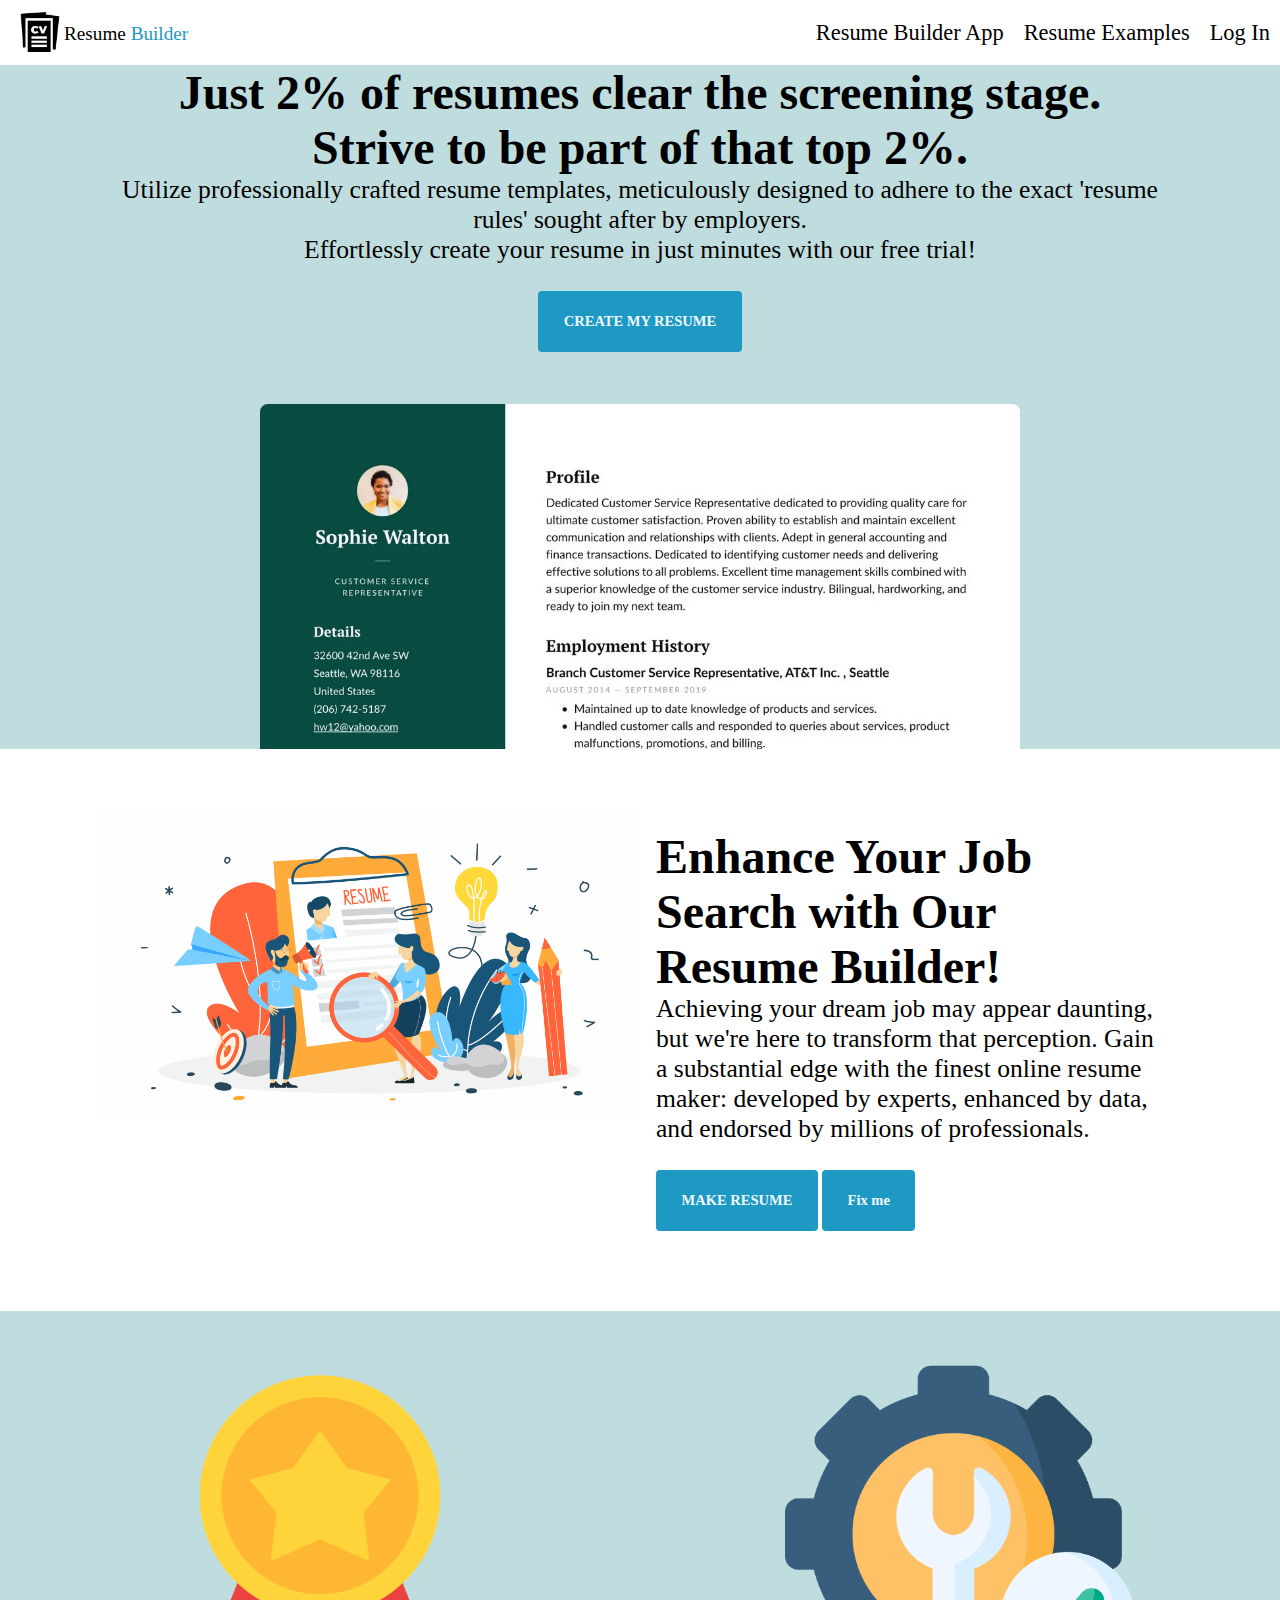
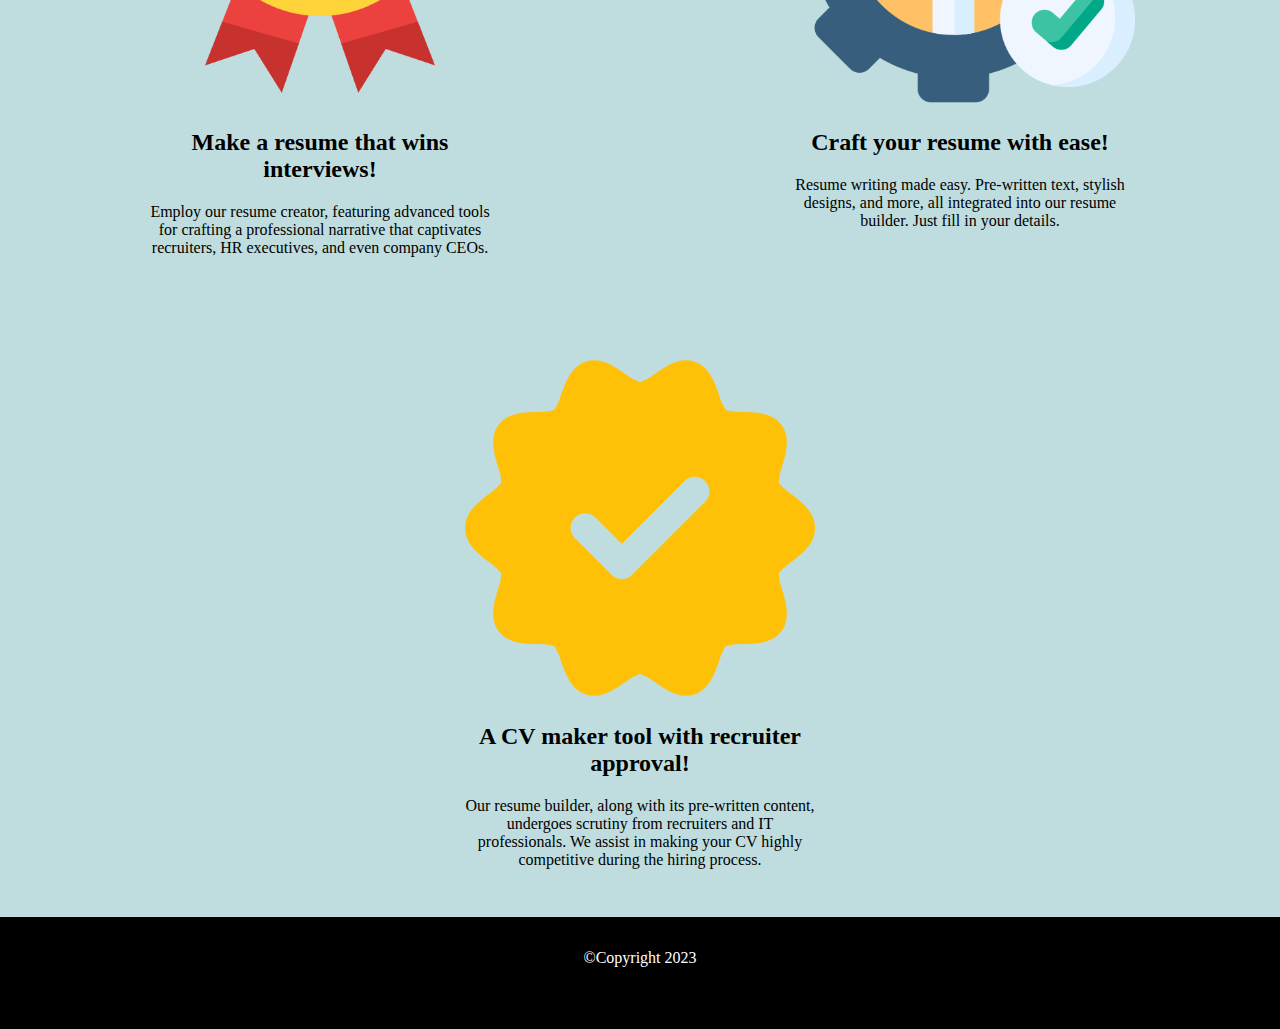
==== Index.html @ f9812f47 "Uploading Initial Files" ====
<!DOCTYPE html>
<html lang="en">
<head>
    <meta charset="UTF-8">
    <meta name="viewport" content="width=device-width, initial-scale=1.0">
    <title>Home Page</title>
    <link rel="stylesheet" href="assets/main.css">
</head>
<body>
    <header>
        <div id = "logo">
            <img src="assets/images/logoIcon.png" alt="">
            <div> Resume <span> Builder </span></div>
        </div>
        <div id = "navbar">
            <div id = "toggleButton">
                <img src="assets/images/navbarTogglebutton.png">
            </div>
            <ul>
                <li><a href="#resumeBuilderApp"></a> Resume Builder App</li>
                <li><a href="#resumeExamples"></a>Resume Examples</li>
                <li><a href="Login.html"></a>Log In</li>
            </ul>
        </div>
    </header>
    <div id = "mainText">
        <div class = "description">
            <h1>Just 2% of resumes clear the screening stage.<br> Strive to be part of that top 2%.</h1>
            <p>Utilize professionally crafted resume templates, meticulously designed to adhere to the exact 'resume rules' sought after by employers.<br> Effortlessly create your resume in just minutes with our free trial!</p>
            <a href = "resume.html">CREATE MY RESUME</a>
            <img src = "assets/images/descriptionImg.avif">      
        </div>
    </div>


    <div class = "section1">
        <div class = "image">
            <img src="assets/images/sectionOneImage.png" alt="Cool Image, Gone, LoL">
        </div>
        <div class = "text">
            <h1>Enhance Your Job Search with Our Resume Builder!</h1>
            <p>Achieving your dream job may appear daunting, but we're here to transform that perception. Gain a substantial edge with the finest online resume maker: developed by experts, enhanced by data, and endorsed by millions of professionals.</p>
            <a href = "resume.html">MAKE RESUME</a>
            <a href = "">Fix me</a>            
        </div>
    </div>
    

    <div class = "section2">
        <div class = "card">
            <img src = "assets/images/card1.png" alt = "Image gone, LOL">
            <h2>Make a resume that wins interviews!</h2>
            <p>Employ our resume creator, featuring advanced tools for crafting a professional narrative that captivates recruiters, HR executives, and even company CEOs.</p>
        </div>
        <div class = "card">
            <img src = "assets/images/card2.png" alt = "Image gone, LOL">
            <h2>Craft your resume with ease!</h2>
            <p>Resume writing made easy. Pre-written text, stylish designs, and more, all integrated into our resume builder. Just fill in your details.</p>
        </div>
        <div class = "card">
            <img src = "assets/images/card3.png" alt = "Image gone, LOL">
            <h2>A CV maker tool with recruiter approval!</h2>
            <p>Our resume builder, along with its pre-written content, undergoes scrutiny from recruiters and IT professionals. We assist in making your CV highly competitive during the hiring process.</p>
        </div>
    </div>

    <footer>
        <p> &copy;Copyright 2023 </p>
    </footer>
</body>
</html>
---- assets/main.css ----
p, img, div, ul ,h1, h3,li, body{
    padding: 0;
    margin: 0;
    font-family:'Calibri';
}

img {
    width: 100%;
    display: block;
    box-sizing: border-box;
}

/* header */
header{
    padding-bottom: 20px ;
    width: 100%;
    box-shadow: grey 0px 0px 6px;
}

#logo{
    display: inline;
    width: 200px;
    margin-left: 20px;
}

#logo > img {
    position: relative;
    top: 12px;
}

#logo div{
    display: inline;
    padding-top: 7px;
    font-size: 1.2rem;
    font-weight: 400;
}

#logo img {
    display: inline;
    width: 40px;
    height: 40px;
}
#logo div span{
    color: #1d99c3;
}

#navbar{
    padding-top: 8px;
    font-size: 1.4rem;
    max-width:790px;
    float: right;
}

#toggleButton{
    display: none;
}

#navbar ul{
    display: flex;
    flex-wrap: wrap;
    justify-content: space-around;
    max-width: 790px;
    margin-top: 10px;
    }

#navbar li {
    padding: 2px 10px;
    display: inline-block;
    text-align: center;
}

#navbar li:hover {
    cursor: pointer;
    color: rgb(132, 175, 255);    
}

@media (max-width : 650px) {
    #navbar{
        height: 40px;
        width: 40px;
    }
    
    #toggleButton{
        display: inline-block;
        height: 100%;
        width: 100%;
    }
    
    #navbar ul{
        display: none;
    }
}

/* section 0 */
#mainText{
    background-color: #bfddde;
}

.description{
    width: 90%;
    height: auto;
    margin: 0px auto;
    text-align: center;
}


.description > h1{
    font-size: 3rem;
}

.description > p {
    padding-left: 2rem;
    padding-right: 2rem;
    font-size: 1.6rem;
    padding-bottom: 1.6rem;
}

@media (max-width : 995px){
    .description > h1{
        font-size: 2rem;
    }
    .description > p {
        padding-left: 2rem;
        padding-right: 2rem;
        font-size: 1.2rem;
        padding-bottom: 1.6rem;
    }
}
@media (max-width : 480px){
    .description > h1{
        font-size: 1.5rem;
    }
    .description > p {
        padding-left: 2rem;
        padding-right: 2rem;
        font-size: 0.9rem;
        padding-bottom: 1.6rem;
    }
}

@media (max-width : 350px){
    .description > h1{
        font-size: 1.2rem;
    }
    .description > p {
        padding-left: 2rem;
        padding-right: 2rem;
        font-size: 0.6rem;
        padding-bottom: 1.6rem;
    }
}

.description > a{
    text-decoration: none;
    color: aliceblue;
    background-color: #1d99c3;
    font-size: 14.5px;
    font-weight: 600;
    padding: 1.4rem 1.6rem;
    border-radius: 4px;
    display: inline-block;
    transition: 0.25s;
}
.description > a:hover{
    color: black;
    border: 1px solid black;
    background-color: #bfddde;
}

.description > img{
    padding: 0;
    margin: 0 auto;
    max-width: 760px;
    border-radius: 8px 8px 0 0;
    margin-top: 3.2rem;
}

/* section 1*/

.section1{
    display: flex;
    flex-wrap: wrap;
    justify-content: center;
    padding: 4rem 0 4rem 0;
}

.section1 .image{
    max-width: 545px;
}

.text{
    box-sizing: border-box;
    max-width: 545px;
    padding: 1rem;
}

.text > h1{
    font-size: 3rem;
}

.text > p {
    font-size: 1.6rem;
    padding-bottom: 1.6rem;
}

@media (max-width : 995px){
    .text > h1{
        font-size: 2rem;
    }
    
    .text > p {
        font-size: 1.2rem;
        padding-bottom: 1.6rem;
    }
}
@media (max-width : 480px){
    .text > h1{
        font-size: 1.5rem;
    }
    
    .text > p {
        font-size: 0.9rem;
        padding-bottom: 1.6rem;
    }
}

@media (max-width : 350px){
    .text > h1{
        font-size: 1.2rem;
    }
    
    .text > p {
        font-size: 0.6rem;
        padding-bottom: 1.6rem;
    }
}

.text > a{
    text-decoration: none;
    color: aliceblue;
    background-color: #1d99c3;
    font-size: 14.5px;
    font-weight: 600;
    padding: 1.4rem 1.6rem;
    border-radius: 4px;
    display: inline-block;
    transition: 0.25s;
}
.text > a:hover{
    color: black;
    border: 1px solid black;
    background-color: #bfddde;
}

/* section 2 */

.section2{
    background-color: #bfddde;
    display: flex;
    flex-wrap: wrap;
    justify-content: space-around;
}

.card{
    margin: 2rem;
    padding: 1rem;
    width: 350px;
    text-align: center;
}

/* footer */
footer{
    padding-top: 2rem;
    height: 5rem;
    background-color: black;
    color: white;
    text-align: center;
    vertical-align: middle;
}
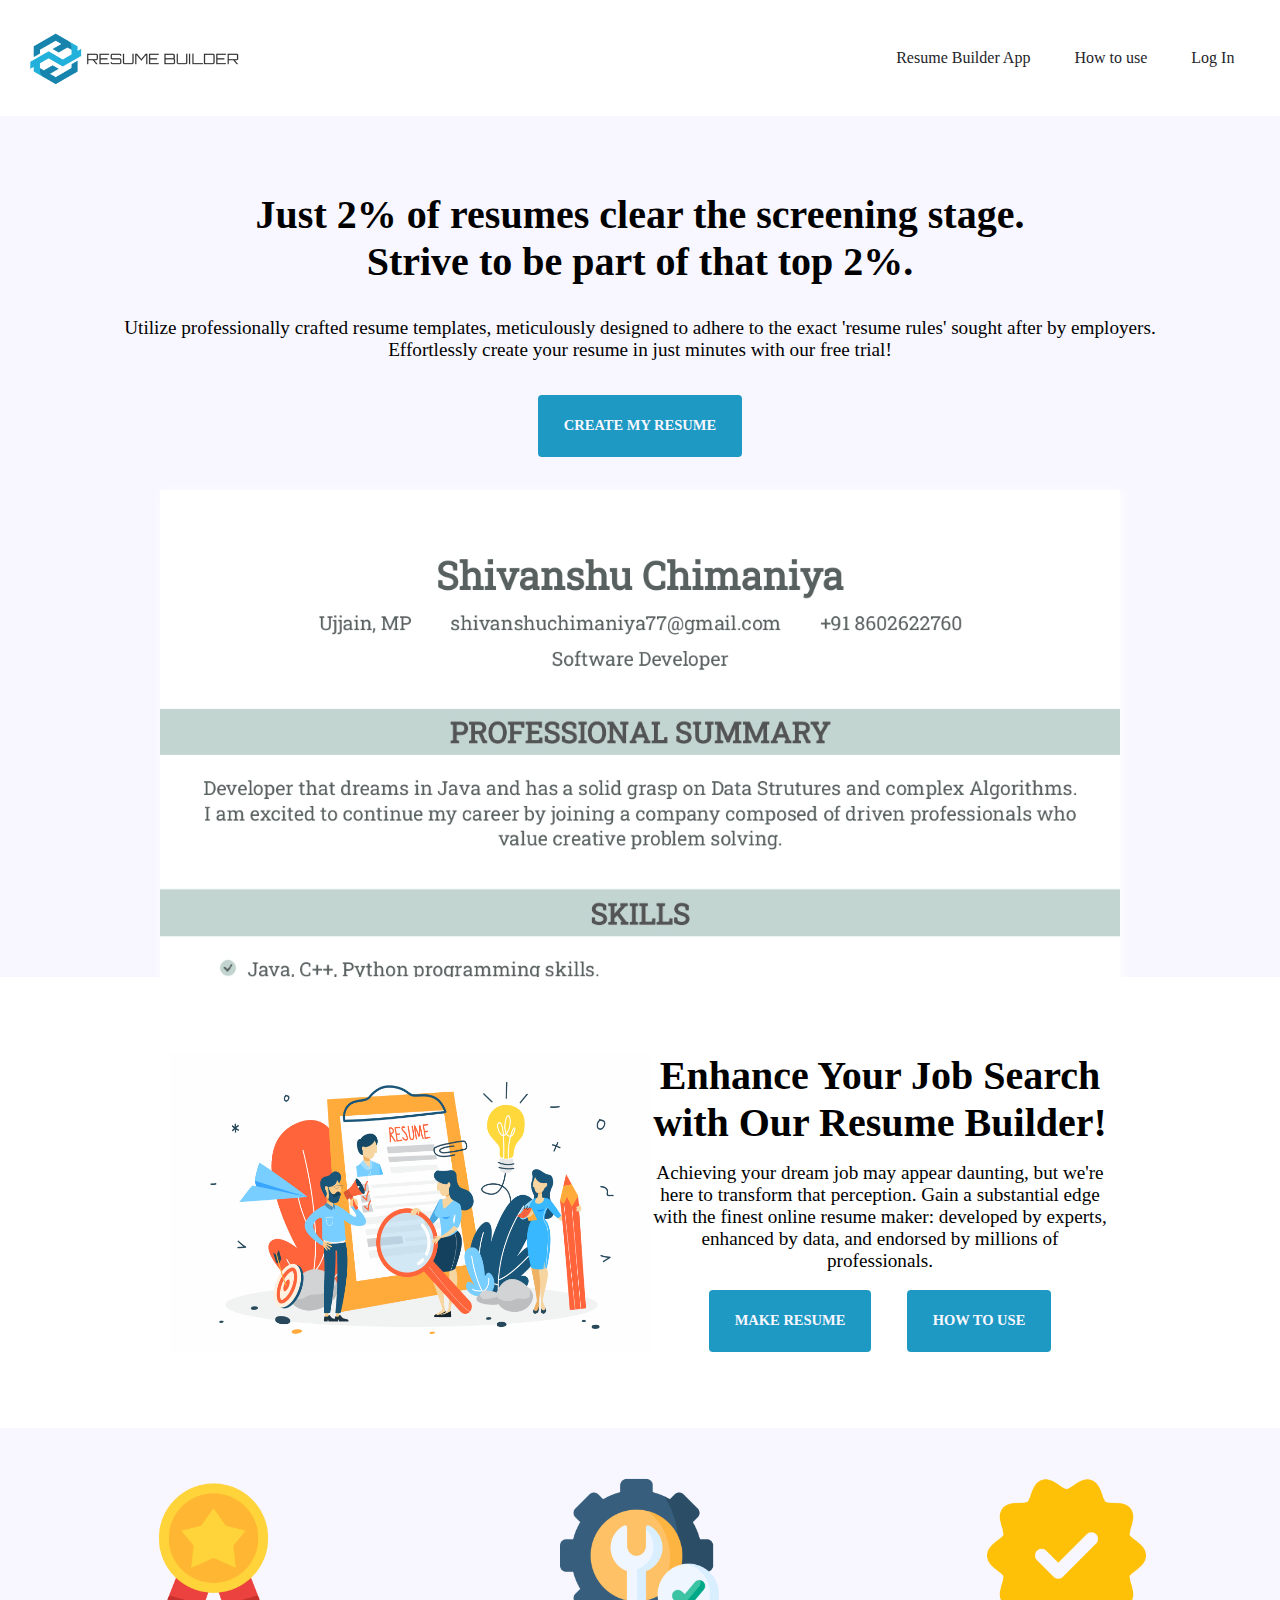
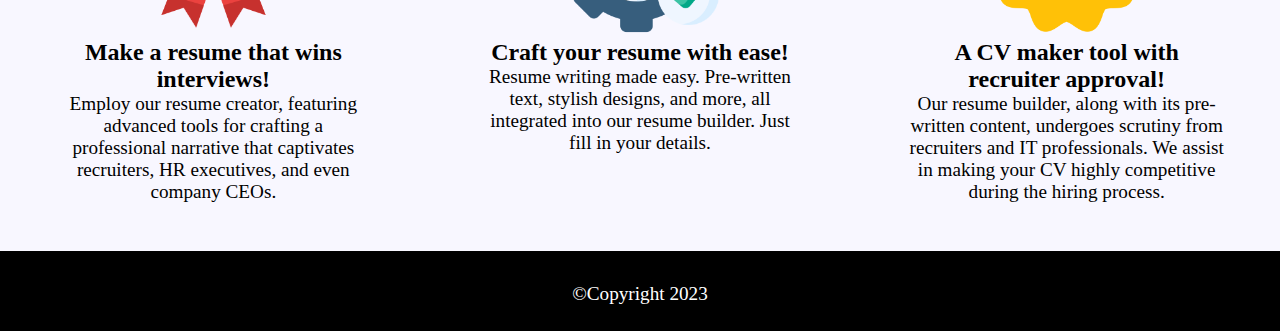
==== commit a1d7391d: "almost complete" ====
--- a/Index.html
+++ b/Index.html
@@ -8,59 +8,59 @@
 </head>
 <body>
     <header>
-        <div id = "logo">
-            <img src="assets/images/logoIcon.png" alt="">
-            <div> Resume <span> Builder </span></div>
-        </div>
-        <div id = "navbar">
-            <div id = "toggleButton">
-                <img src="assets/images/navbarTogglebutton.png">
-            </div>
-            <ul>
-                <li><a href="#resumeBuilderApp"></a> Resume Builder App</li>
-                <li><a href="#resumeExamples"></a>Resume Examples</li>
-                <li><a href="Login.html"></a>Log In</li>
-            </ul>
-        </div>
+        <img class = "logo" src="assets/images/logoWhiteBG.png" alt="Logo gone LOL">
+        <nav>
+            <ul class = "nav_links">
+                <li><a href="templates.html">Resume Builder App</a></li>
+                <li><a href="WorkInProgress.html">How to use</a></li>
+                <li><a href="WorkInProgress.html">Log In</a></li>
+            </ul> 
+        </nav>
     </header>
-    <div id = "mainText">
-        <div class = "description">
+
+
+    <div class="background">
+        <div class="empty"></div>
+        <div class = "block">
             <h1>Just 2% of resumes clear the screening stage.<br> Strive to be part of that top 2%.</h1>
             <p>Utilize professionally crafted resume templates, meticulously designed to adhere to the exact 'resume rules' sought after by employers.<br> Effortlessly create your resume in just minutes with our free trial!</p>
-            <a href = "resume.html">CREATE MY RESUME</a>
-            <img src = "assets/images/descriptionImg.avif">      
+            <div style="width: 1200px; padding-top: 2rem;">
+                <a class = "stdButton" href = "templates.html">CREATE MY RESUME</a>
+            </div>
+            <img class = "resumeUpfront" src="assets/images/resumeImageUpfront.jpg" alt="">
         </div>
     </div>
 
 
-    <div class = "section1">
-        <div class = "image">
-            <img src="assets/images/sectionOneImage.png" alt="Cool Image, Gone, LoL">
-        </div>
+    <div class="empty"></div>
+    <div class = "block">
+        <img class = "middleSectionCoolImage" src="assets/images/coolImage.png" alt="Cool Image, Gone, LoL">
         <div class = "text">
             <h1>Enhance Your Job Search with Our Resume Builder!</h1>
             <p>Achieving your dream job may appear daunting, but we're here to transform that perception. Gain a substantial edge with the finest online resume maker: developed by experts, enhanced by data, and endorsed by millions of professionals.</p>
-            <a href = "resume.html">MAKE RESUME</a>
-            <a href = "">Fix me</a>            
+            <a class = "stdButton" href = "templates.html">MAKE RESUME</a>
+            <a class = "stdButton" href = "WorkInProgress.html">HOW TO USE</a>            
         </div>
     </div>
+    <div class="empty"></div>
     
-
-    <div class = "section2">
-        <div class = "card">
-            <img src = "assets/images/card1.png" alt = "Image gone, LOL">
-            <h2>Make a resume that wins interviews!</h2>
-            <p>Employ our resume creator, featuring advanced tools for crafting a professional narrative that captivates recruiters, HR executives, and even company CEOs.</p>
-        </div>
-        <div class = "card">
-            <img src = "assets/images/card2.png" alt = "Image gone, LOL">
-            <h2>Craft your resume with ease!</h2>
-            <p>Resume writing made easy. Pre-written text, stylish designs, and more, all integrated into our resume builder. Just fill in your details.</p>
-        </div>
-        <div class = "card">
-            <img src = "assets/images/card3.png" alt = "Image gone, LOL">
-            <h2>A CV maker tool with recruiter approval!</h2>
-            <p>Our resume builder, along with its pre-written content, undergoes scrutiny from recruiters and IT professionals. We assist in making your CV highly competitive during the hiring process.</p>
+    <div class="background">
+        <div class = "section2">
+            <div class = "card">
+                <img src = "assets/images/card1.png" alt = "Image gone, LOL">
+                <h2>Make a resume that wins interviews!</h2>
+                <p>Employ our resume creator, featuring advanced tools for crafting a professional narrative that captivates recruiters, HR executives, and even company CEOs.</p>
+            </div>
+            <div class = "card">
+                <img src = "assets/images/card2.png" alt = "Image gone, LOL">
+                <h2>Craft your resume with ease!</h2>
+                <p>Resume writing made easy. Pre-written text, stylish designs, and more, all integrated into our resume builder. Just fill in your details.</p>
+            </div>
+            <div class = "card">
+                <img src = "assets/images/card3.png" alt = "Image gone, LOL">
+                <h2>A CV maker tool with recruiter approval!</h2>
+                <p>Our resume builder, along with its pre-written content, undergoes scrutiny from recruiters and IT professionals. We assist in making your CV highly competitive during the hiring process.</p>
+            </div>
         </div>
     </div>
 
--- a/assets/main.css
+++ b/assets/main.css
@@ -1,261 +1,133 @@
-p, img, div, ul ,h1, h3,li, body{
+
+* {
+    box-sizing: border-box;
+    margin: 0;
     padding: 0;
-    margin: 0;
-    font-family:'Calibri';
-}
-
-img {
-    width: 100%;
-    display: block;
-    box-sizing: border-box;
+    font-family: 'Roboto Slab','Calibri','sans-serif';
 }
 
 /* header */
-header{
-    padding-bottom: 20px ;
-    width: 100%;
-    box-shadow: grey 0px 0px 6px;
+li, a, button {
+    font-weight: 500;
+    font-size: 16px;
+    color: #24252A;
+    text-decoration: none;
 }
 
-#logo{
-    display: inline;
-    width: 200px;
-    margin-left: 20px;
+header {
+    background-color: white;
+    max-width: 1280px;
+    margin: 0 auto;
+    display: flex;
+    justify-content: flex-end;
+    align-items: center; 
+    padding: 30px 2%;
 }
 
-#logo > img {
-    position: relative;
-    top: 12px;
+.logo {
+    width: 18%;
+    cursor: pointer;
+    margin-right: auto;
+}
+        
+.nav_links {
+    list-style: none;
+}
+.nav_links li {
+    display: inline-block; 
+    padding: 0px 20px;
+}
+.nav_links li a {
+    transition: all 0.3s ease 0s;
 }
 
-#logo div{
-    display: inline;
-    padding-top: 7px;
-    font-size: 1.2rem;
-    font-weight: 400;
+.nav_links li a:hover {
+    color: #0088a9
 }
 
-#logo img {
-    display: inline;
-    width: 40px;
-    height: 40px;
-}
-#logo div span{
-    color: #1d99c3;
+.empty{
+    height: 75px;
 }
 
-#navbar{
-    padding-top: 8px;
-    font-size: 1.4rem;
-    max-width:790px;
-    float: right;
+h1 {
+    font-size: 2.5rem;
 }
 
-#toggleButton{
-    display: none;
-}
-
-#navbar ul{
-    display: flex;
-    flex-wrap: wrap;
-    justify-content: space-around;
-    max-width: 790px;
-    margin-top: 10px;
-    }
-
-#navbar li {
-    padding: 2px 10px;
-    display: inline-block;
-    text-align: center;
-}
-
-#navbar li:hover {
-    cursor: pointer;
-    color: rgb(132, 175, 255);    
-}
-
-@media (max-width : 650px) {
-    #navbar{
-        height: 40px;
-        width: 40px;
-    }
-    
-    #toggleButton{
-        display: inline-block;
-        height: 100%;
-        width: 100%;
-    }
-    
-    #navbar ul{
-        display: none;
-    }
+p {
+    font-size: 1.2rem;
 }
 
 /* section 0 */
-#mainText{
-    background-color: #bfddde;
+.background{
+    background-color: #f8f7ff;
 }
 
-.description{
+.block{
     width: 90%;
-    height: auto;
-    margin: 0px auto;
+    max-width: 1280px;
+    margin: 0 auto;
     text-align: center;
+    max-height: 786px;
+    overflow: hidden;
+}
+
+.block > h1 {
+    padding-bottom: 2rem;
+}
+
+.resumeUpfront {
+    max-width: 960px;
+    width: 90%;
+    margin: 2rem;
+    box-shadow: white 2px 2px 10px;
+}
+
+.block{
+    display: flex;
+    flex-wrap: wrap;
+    justify-content: center;
+}
+
+.middleSectionCoolImage{
+    width: 30rem;
+    min-width: 300px;
+    max-width: 70%;
+}
+
+.text{
+    width: 40%;
+    min-width: 300px;
+}
+
+.text p {
+    padding: 1rem 0rem;
 }
 
 
-.description > h1{
-    font-size: 3rem;
-}
+/* section 1*/
 
-.description > p {
-    padding-left: 2rem;
-    padding-right: 2rem;
-    font-size: 1.6rem;
-    padding-bottom: 1.6rem;
-}
-
-@media (max-width : 995px){
-    .description > h1{
-        font-size: 2rem;
-    }
-    .description > p {
-        padding-left: 2rem;
-        padding-right: 2rem;
-        font-size: 1.2rem;
-        padding-bottom: 1.6rem;
-    }
-}
-@media (max-width : 480px){
-    .description > h1{
-        font-size: 1.5rem;
-    }
-    .description > p {
-        padding-left: 2rem;
-        padding-right: 2rem;
-        font-size: 0.9rem;
-        padding-bottom: 1.6rem;
-    }
-}
-
-@media (max-width : 350px){
-    .description > h1{
-        font-size: 1.2rem;
-    }
-    .description > p {
-        padding-left: 2rem;
-        padding-right: 2rem;
-        font-size: 0.6rem;
-        padding-bottom: 1.6rem;
-    }
-}
-
-.description > a{
+.stdButton{
     text-decoration: none;
-    color: aliceblue;
+    color: #f8f7ff ;
     background-color: #1d99c3;
     font-size: 14.5px;
     font-weight: 600;
     padding: 1.4rem 1.6rem;
+    margin: 0.1rem 1rem;
     border-radius: 4px;
     display: inline-block;
-    transition: 0.25s;
+    transition: all 0.3s ease 0s;
 }
-.description > a:hover{
-    color: black;
-    border: 1px solid black;
-    background-color: #bfddde;
-}
-
-.description > img{
-    padding: 0;
-    margin: 0 auto;
-    max-width: 760px;
-    border-radius: 8px 8px 0 0;
-    margin-top: 3.2rem;
-}
-
-/* section 1*/
-
-.section1{
-    display: flex;
-    flex-wrap: wrap;
-    justify-content: center;
-    padding: 4rem 0 4rem 0;
-}
-
-.section1 .image{
-    max-width: 545px;
-}
-
-.text{
-    box-sizing: border-box;
-    max-width: 545px;
-    padding: 1rem;
-}
-
-.text > h1{
-    font-size: 3rem;
-}
-
-.text > p {
-    font-size: 1.6rem;
-    padding-bottom: 1.6rem;
-}
-
-@media (max-width : 995px){
-    .text > h1{
-        font-size: 2rem;
-    }
-    
-    .text > p {
-        font-size: 1.2rem;
-        padding-bottom: 1.6rem;
-    }
-}
-@media (max-width : 480px){
-    .text > h1{
-        font-size: 1.5rem;
-    }
-    
-    .text > p {
-        font-size: 0.9rem;
-        padding-bottom: 1.6rem;
-    }
-}
-
-@media (max-width : 350px){
-    .text > h1{
-        font-size: 1.2rem;
-    }
-    
-    .text > p {
-        font-size: 0.6rem;
-        padding-bottom: 1.6rem;
-    }
-}
-
-.text > a{
-    text-decoration: none;
-    color: aliceblue;
-    background-color: #1d99c3;
-    font-size: 14.5px;
-    font-weight: 600;
-    padding: 1.4rem 1.6rem;
-    border-radius: 4px;
-    display: inline-block;
-    transition: 0.25s;
-}
-.text > a:hover{
-    color: black;
-    border: 1px solid black;
-    background-color: #bfddde;
+.stdButton:hover{
+    color: white;
+    background-color: #1985a9;
 }
 
 /* section 2 */
 
 .section2{
-    background-color: #bfddde;
+    max-width: 1280px;
+    margin: 0 auto;
     display: flex;
     flex-wrap: wrap;
     justify-content: space-around;
@@ -268,6 +140,10 @@
     text-align: center;
 }
 
+.card img {
+    max-width: 50%;
+}
+
 /* footer */
 footer{
     padding-top: 2rem;
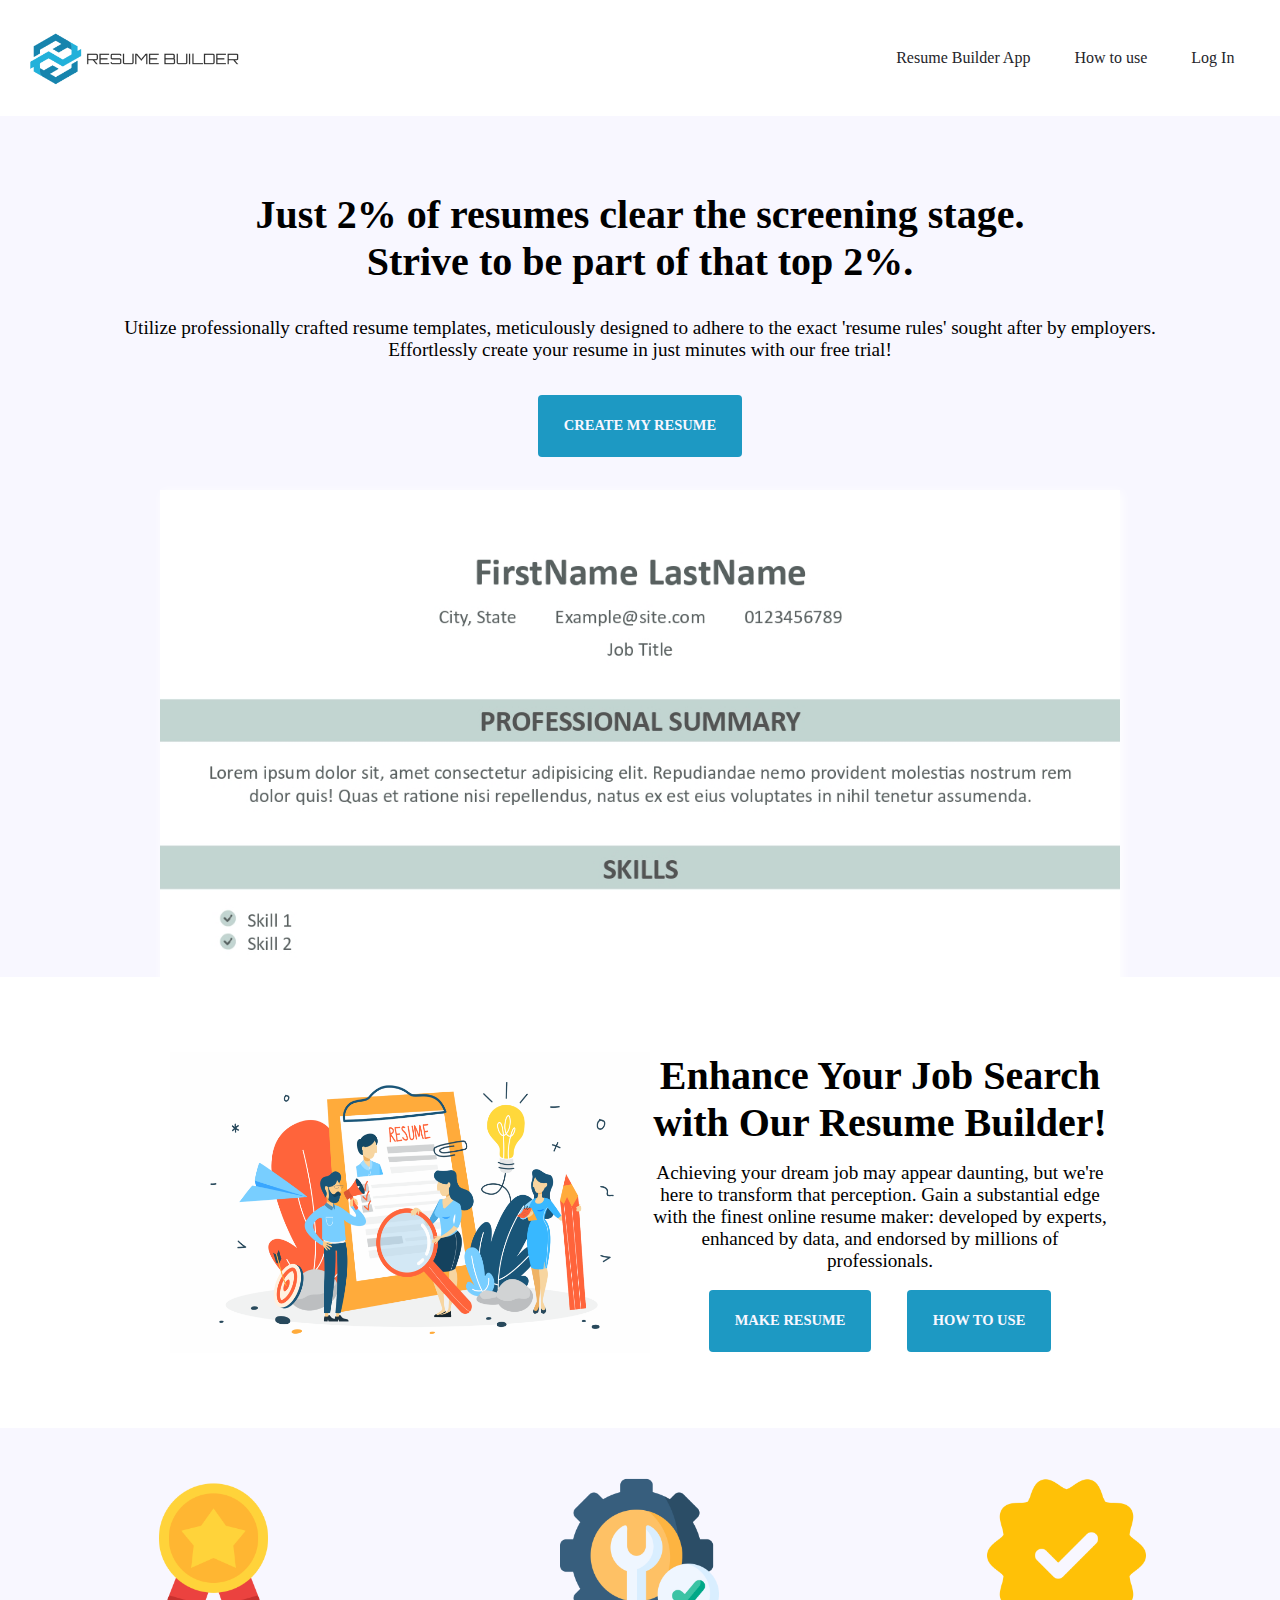
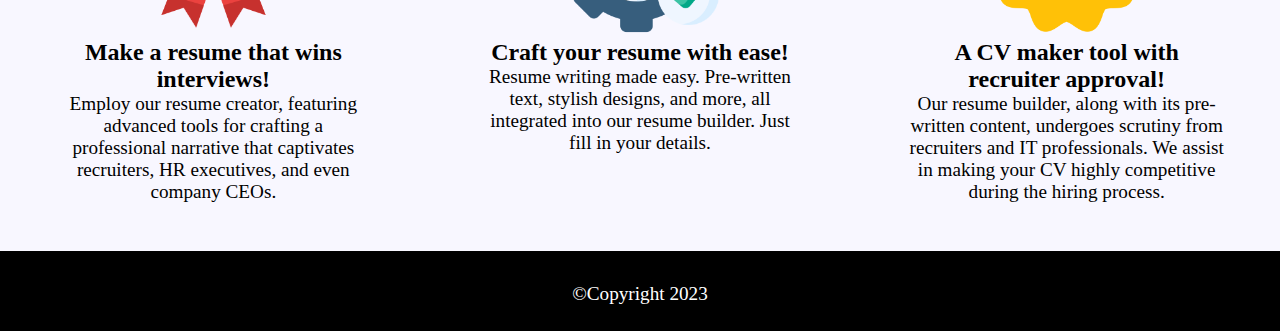
==== commit a9badccb: "forgot to change the main page image, it is done now though!" ====
--- a/Index.html
+++ b/Index.html
@@ -27,7 +27,7 @@
             <div style="width: 1200px; padding-top: 2rem;">
                 <a class = "stdButton" href = "templates.html">CREATE MY RESUME</a>
             </div>
-            <img class = "resumeUpfront" src="assets/images/resumeImageUpfront.jpg" alt="">
+            <img class = "resumeUpfront" src="assets/images/resumeImageUpfront1.jpg" alt="">
         </div>
     </div>
 
